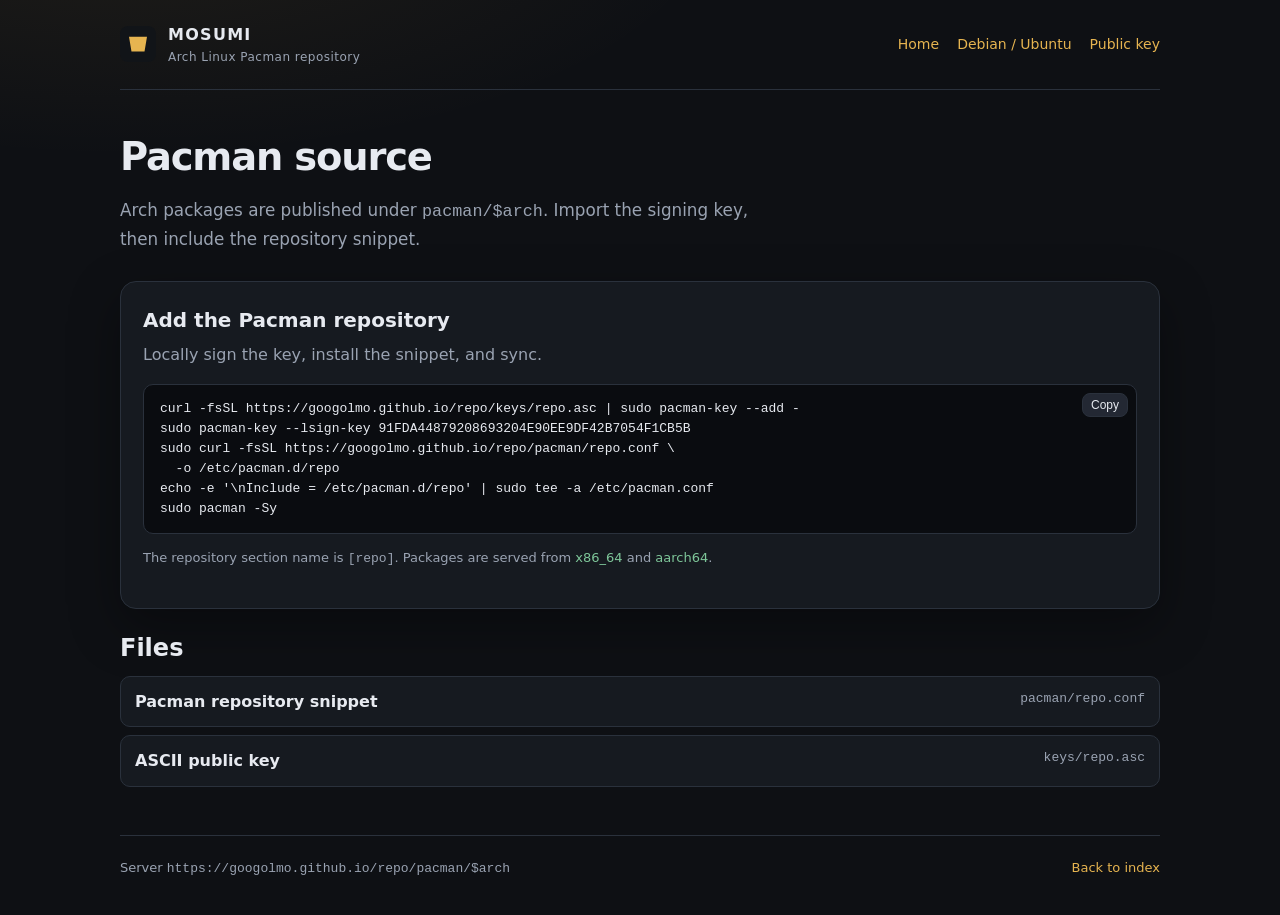
==== pacman/index.html @ 22315623 "init project" ====
<!DOCTYPE html>
<html lang="en">
<head>
  <meta charset="utf-8">
  <meta name="viewport" content="width=device-width, initial-scale=1">
  <title>Pacman · MOSUMI repository</title>
  <link rel="icon" href="../assets/favicon.svg" type="image/svg+xml">
  <link rel="stylesheet" href="../assets/style.css">
</head>
<body>
  <div class="wrap">
    <header>
      <a class="brand" href="../">
        <svg viewBox="0 0 32 32" aria-hidden="true">
          <rect width="32" height="32" rx="7" fill="#111418"/>
          <path fill="#e6b450" d="M8 9.5h16l-2.2 13.2H10.2L8 9.5zm3.1 3.2h9.8l-.3 1.8H11.5l-.4-1.8zm.6 3.6h8.6l-.9 5.4h-6.8l-.9-5.4z"/>
        </svg>
        <span>
          <span class="brand-name">MOSUMI</span>
          <span class="brand-sub">Arch Linux Pacman repository</span>
        </span>
      </a>
      <nav>
        <a href="../">Home</a>
        <a href="../ubuntu/">Debian / Ubuntu</a>
        <a href="../keys/repo.asc">Public key</a>
      </nav>
    </header>

    <h1>Pacman source</h1>
    <p class="lede">
      Arch packages are published under <code>pacman/$arch</code>.
      Import the signing key, then include the repository snippet.
    </p>

    <section class="card">
      <h2>Add the Pacman repository</h2>
      <p>Locally sign the key, install the snippet, and sync.</p>
      <pre data-copy><code>curl -fsSL https://googolmo.github.io/repo/keys/repo.asc | sudo pacman-key --add -
sudo pacman-key --lsign-key 91FDA44879208693204E90EE9DF42B7054F1CB5B
sudo curl -fsSL https://googolmo.github.io/repo/pacman/repo.conf \
  -o /etc/pacman.d/repo
echo -e '\nInclude = /etc/pacman.d/repo' | sudo tee -a /etc/pacman.conf
sudo pacman -Sy</code></pre>
      <p class="note">
        The repository section name is <code>[repo]</code>.
        Packages are served from
        <a href="x86_64/">x86_64</a> and
        <a href="aarch64/">aarch64</a>.
      </p>
    </section>

    <section class="section">
      <h2>Files</h2>
      <div class="files">
        <a href="repo.conf"><strong>Pacman repository snippet</strong><span>pacman/repo.conf</span></a>
        <a href="../keys/repo.asc"><strong>ASCII public key</strong><span>keys/repo.asc</span></a>
      </div>
    </section>

    <footer>
      <span>Server <code>https://googolmo.github.io/repo/pacman/$arch</code></span>
      <a href="../">Back to index</a>
    </footer>
  </div>
  <script src="../assets/site.js"></script>
</body>
</html>
---- assets/style.css ----
:root {
  --bg: #0e1014;
  --bg-raised: #161a20;
  --bg-code: #0a0c10;
  --border: #2a313c;
  --text: #e7eaf0;
  --muted: #9aa3b2;
  --accent: #e6b450;
  --accent-dim: #c4922e;
  --link: #e6b450;
  --ok: #7ec699;
  --shadow: 0 18px 50px rgba(0, 0, 0, 0.35);
  --mono: ui-monospace, "SF Mono", "Cascadia Code", Menlo, Consolas, monospace;
  --sans: "Segoe UI", system-ui, -apple-system, sans-serif;
  --radius: 12px;
}

* {
  box-sizing: border-box;
}

html,
body {
  margin: 0;
  padding: 0;
}

body {
  font-family: var(--sans);
  background:
    radial-gradient(1200px 500px at 10% -10%, rgba(230, 180, 80, 0.08), transparent 50%),
    var(--bg);
  color: var(--text);
  line-height: 1.6;
  min-height: 100vh;
}

a {
  color: var(--link);
  text-decoration: none;
}

a:hover {
  text-decoration: underline;
}

.wrap {
  width: min(1040px, calc(100% - 32px));
  margin: 0 auto;
}

header {
  display: flex;
  align-items: center;
  justify-content: space-between;
  gap: 16px;
  padding: 22px 0;
  border-bottom: 1px solid var(--border);
}

.brand {
  display: flex;
  align-items: center;
  gap: 12px;
  color: var(--text);
  text-decoration: none;
}

.brand:hover {
  text-decoration: none;
}

.brand svg {
  width: 36px;
  height: 36px;
}

.brand-name {
  font-weight: 700;
  letter-spacing: 0.08em;
}

.brand-sub {
  display: block;
  color: var(--muted);
  font-size: 12px;
  letter-spacing: 0.04em;
  font-weight: 500;
}

nav {
  display: flex;
  gap: 18px;
  font-size: 14px;
}

h1 {
  font-size: clamp(1.8rem, 3vw, 2.4rem);
  letter-spacing: -0.03em;
  margin: 36px 0 10px;
}

.lede {
  color: var(--muted);
  font-size: 1.05rem;
  max-width: 62ch;
  margin: 0 0 28px;
}

.meta {
  display: grid;
  grid-template-columns: repeat(auto-fit, minmax(220px, 1fr));
  gap: 12px;
  margin-bottom: 32px;
}

.meta article {
  background: var(--bg-raised);
  border: 1px solid var(--border);
  border-radius: var(--radius);
  padding: 14px 16px;
}

.meta dt {
  color: var(--muted);
  font-size: 12px;
  text-transform: uppercase;
  letter-spacing: 0.08em;
}

.meta dd {
  margin: 4px 0 0;
  font-family: var(--mono);
  font-size: 13px;
  word-break: break-all;
}

.grid {
  display: grid;
  grid-template-columns: 1fr 1fr;
  gap: 18px;
  margin-bottom: 40px;
}

.card {
  background: var(--bg-raised);
  border: 1px solid var(--border);
  border-radius: 16px;
  padding: 22px;
  box-shadow: var(--shadow);
}

.card h2 {
  margin: 0 0 6px;
  font-size: 1.25rem;
}

.card p {
  margin: 0 0 16px;
  color: var(--muted);
}

.steps {
  margin: 0 0 16px;
  padding-left: 18px;
  color: var(--muted);
}

.steps code {
  color: var(--text);
}

pre {
  position: relative;
  background: var(--bg-code);
  border: 1px solid var(--border);
  border-radius: 10px;
  padding: 14px 16px;
  overflow-x: auto;
  font-family: var(--mono);
  font-size: 13px;
  line-height: 1.55;
  margin: 0 0 14px;
}

pre code {
  white-space: pre;
}

.copy {
  position: absolute;
  top: 8px;
  right: 8px;
  background: #232833;
  color: var(--text);
  border: 1px solid var(--border);
  border-radius: 8px;
  padding: 4px 8px;
  font-size: 12px;
  cursor: pointer;
}

.copy:hover,
.copy.copied {
  border-color: var(--accent);
  color: var(--accent);
}

.note {
  font-size: 13px;
  color: var(--muted);
  margin: 0;
}

.note a {
  color: var(--ok);
}

.section {
  margin: 8px 0 48px;
}

.section h2 {
  margin-bottom: 8px;
}

.files {
  display: grid;
  gap: 8px;
}

.files a {
  display: flex;
  justify-content: space-between;
  gap: 12px;
  background: var(--bg-raised);
  border: 1px solid var(--border);
  border-radius: 10px;
  padding: 12px 14px;
  color: var(--text);
}

.files a:hover {
  text-decoration: none;
  border-color: var(--accent-dim);
}

.files span {
  color: var(--muted);
  font-family: var(--mono);
  font-size: 13px;
}

footer {
  border-top: 1px solid var(--border);
  padding: 22px 0 40px;
  color: var(--muted);
  font-size: 13px;
  display: flex;
  justify-content: space-between;
  gap: 12px;
  flex-wrap: wrap;
}

.hero-404 {
  min-height: 60vh;
  display: grid;
  align-content: center;
  padding: 48px 0;
}

.hero-404 p {
  color: var(--muted);
  max-width: 46ch;
}

.btn {
  display: inline-block;
  margin-top: 18px;
  background: var(--accent);
  color: #1a1408;
  font-weight: 700;
  border-radius: 999px;
  padding: 10px 16px;
}

.btn:hover {
  text-decoration: none;
  background: #f0c56a;
}

@media (max-width: 800px) {
  .grid {
    grid-template-columns: 1fr;
  }

  nav {
    display: none;
  }
}
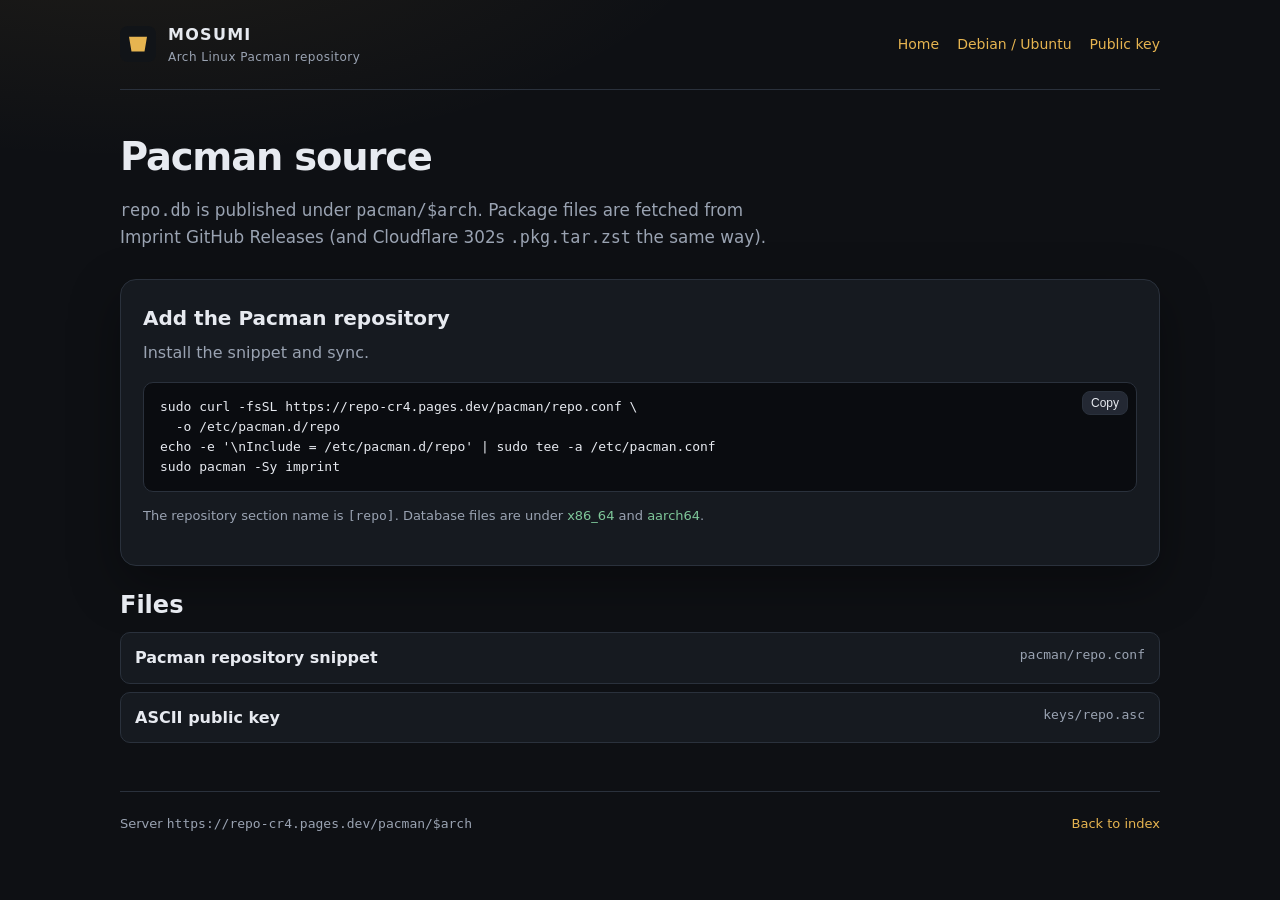
==== commit 5384d268: "update index script" ====
--- a/pacman/index.html
+++ b/pacman/index.html
@@ -29,22 +29,21 @@
 
     <h1>Pacman source</h1>
     <p class="lede">
-      Arch packages are published under <code>pacman/$arch</code>.
-      Import the signing key, then include the repository snippet.
+      <code>repo.db</code> is published under <code>pacman/$arch</code>.
+      Package files are fetched from Imprint GitHub Releases (and Cloudflare
+      302s <code>.pkg.tar.zst</code> the same way).
     </p>
 
     <section class="card">
       <h2>Add the Pacman repository</h2>
-      <p>Locally sign the key, install the snippet, and sync.</p>
-      <pre data-copy><code>curl -fsSL https://googolmo.github.io/repo/keys/repo.asc | sudo pacman-key --add -
-sudo pacman-key --lsign-key 91FDA44879208693204E90EE9DF42B7054F1CB5B
-sudo curl -fsSL https://googolmo.github.io/repo/pacman/repo.conf \
+      <p>Install the snippet and sync.</p>
+      <pre data-copy><code>sudo curl -fsSL https://repo-cr4.pages.dev/pacman/repo.conf \
   -o /etc/pacman.d/repo
 echo -e '\nInclude = /etc/pacman.d/repo' | sudo tee -a /etc/pacman.conf
-sudo pacman -Sy</code></pre>
+sudo pacman -Sy imprint</code></pre>
       <p class="note">
         The repository section name is <code>[repo]</code>.
-        Packages are served from
+        Database files are under
         <a href="x86_64/">x86_64</a> and
         <a href="aarch64/">aarch64</a>.
       </p>
@@ -59,7 +58,7 @@
     </section>
 
     <footer>
-      <span>Server <code>https://googolmo.github.io/repo/pacman/$arch</code></span>
+      <span>Server <code>https://repo-cr4.pages.dev/pacman/$arch</code></span>
       <a href="../">Back to index</a>
     </footer>
   </div>
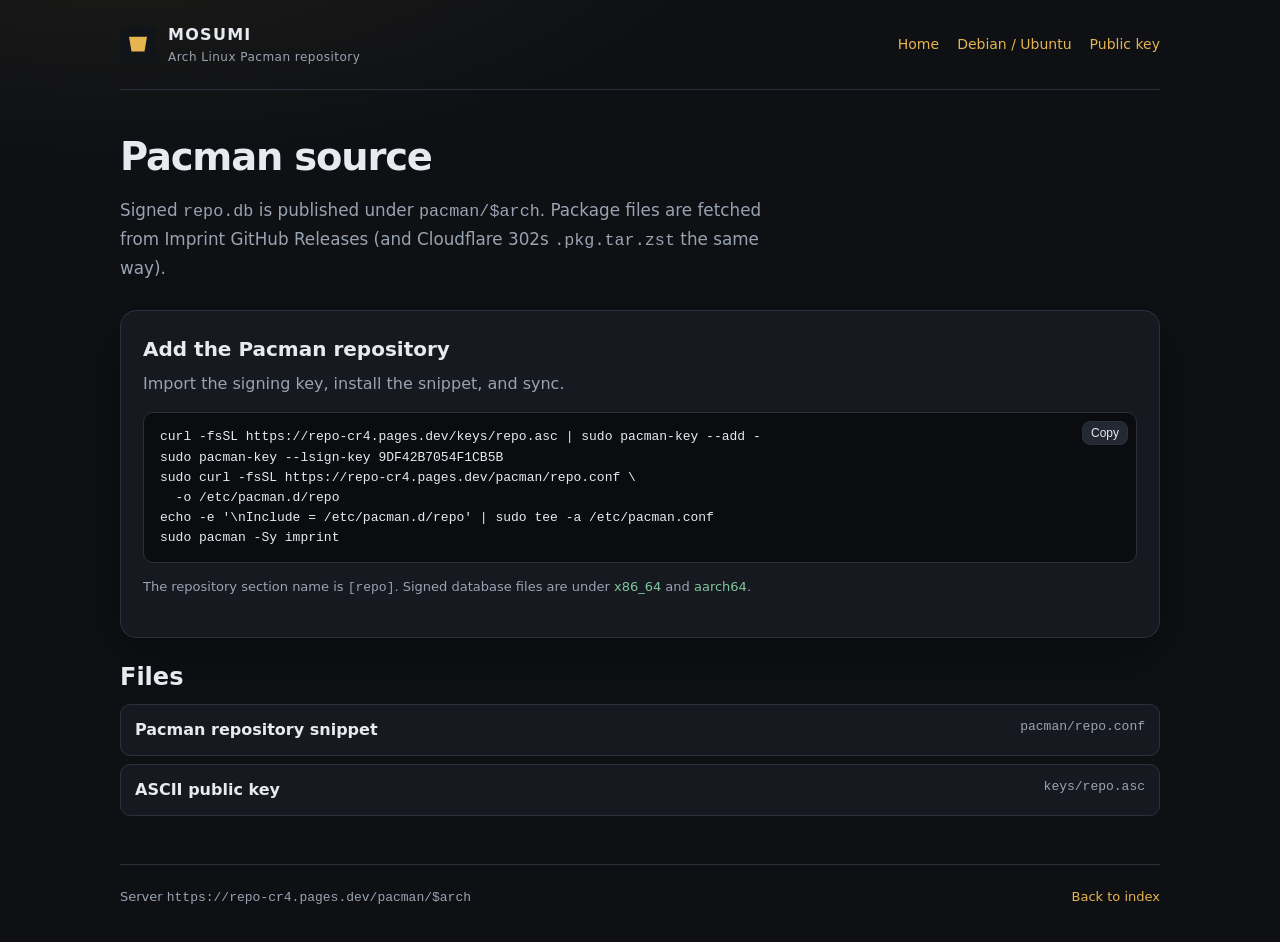
==== commit 894598ed: "update update-index.py and workflows" ====
--- a/pacman/index.html
+++ b/pacman/index.html
@@ -29,21 +29,23 @@
 
     <h1>Pacman source</h1>
     <p class="lede">
-      <code>repo.db</code> is published under <code>pacman/$arch</code>.
+      Signed <code>repo.db</code> is published under <code>pacman/$arch</code>.
       Package files are fetched from Imprint GitHub Releases (and Cloudflare
       302s <code>.pkg.tar.zst</code> the same way).
     </p>
 
     <section class="card">
       <h2>Add the Pacman repository</h2>
-      <p>Install the snippet and sync.</p>
-      <pre data-copy><code>sudo curl -fsSL https://repo-cr4.pages.dev/pacman/repo.conf \
+      <p>Import the signing key, install the snippet, and sync.</p>
+      <pre data-copy><code>curl -fsSL https://repo-cr4.pages.dev/keys/repo.asc | sudo pacman-key --add -
+sudo pacman-key --lsign-key 9DF42B7054F1CB5B
+sudo curl -fsSL https://repo-cr4.pages.dev/pacman/repo.conf \
   -o /etc/pacman.d/repo
 echo -e '\nInclude = /etc/pacman.d/repo' | sudo tee -a /etc/pacman.conf
 sudo pacman -Sy imprint</code></pre>
       <p class="note">
         The repository section name is <code>[repo]</code>.
-        Database files are under
+        Signed database files are under
         <a href="x86_64/">x86_64</a> and
         <a href="aarch64/">aarch64</a>.
       </p>
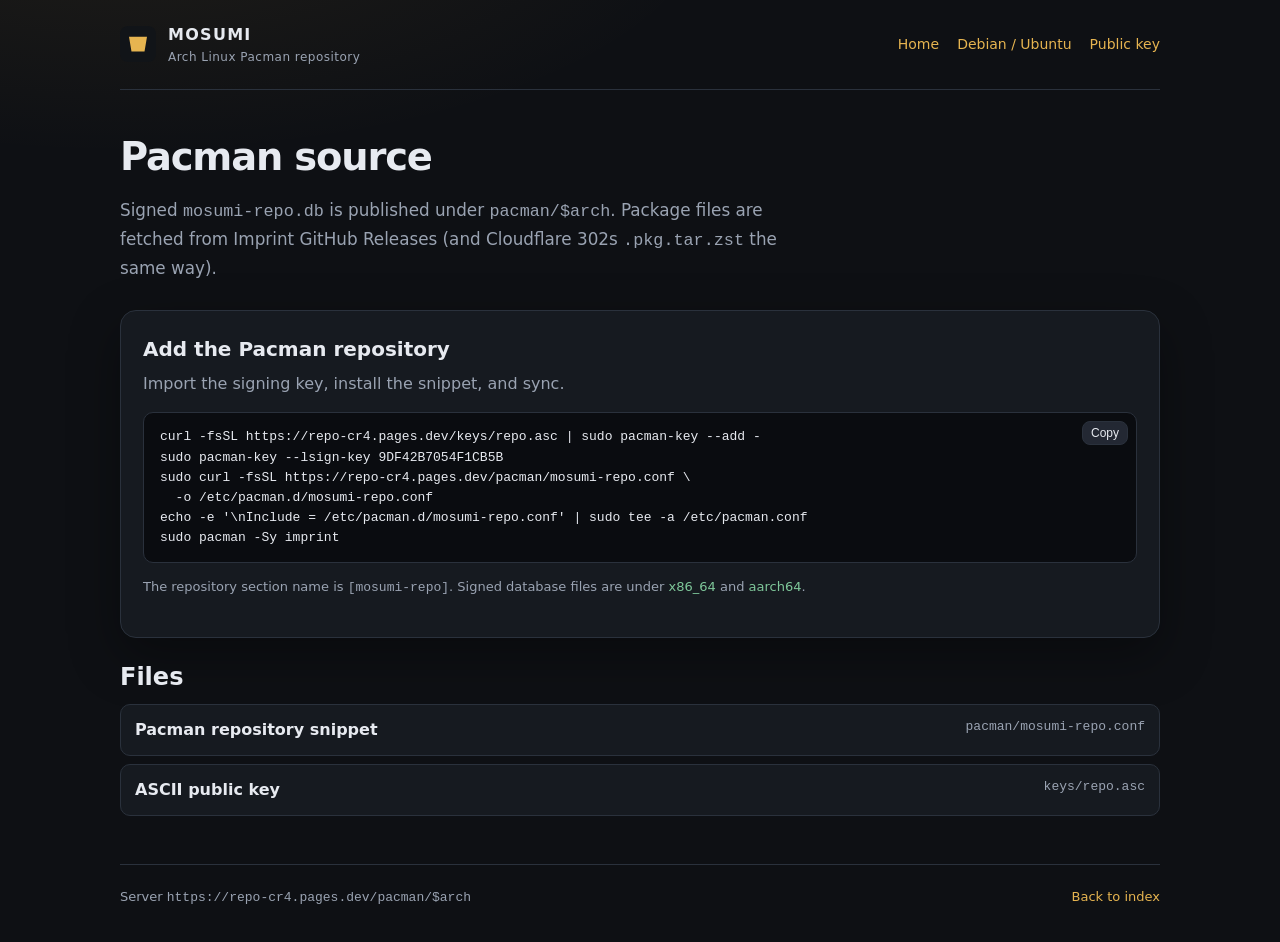
==== commit 09993a41: "update name" ====
--- a/pacman/index.html
+++ b/pacman/index.html
@@ -29,7 +29,7 @@
 
     <h1>Pacman source</h1>
     <p class="lede">
-      Signed <code>repo.db</code> is published under <code>pacman/$arch</code>.
+      Signed <code>mosumi-repo.db</code> is published under <code>pacman/$arch</code>.
       Package files are fetched from Imprint GitHub Releases (and Cloudflare
       302s <code>.pkg.tar.zst</code> the same way).
     </p>
@@ -39,12 +39,12 @@
       <p>Import the signing key, install the snippet, and sync.</p>
       <pre data-copy><code>curl -fsSL https://repo-cr4.pages.dev/keys/repo.asc | sudo pacman-key --add -
 sudo pacman-key --lsign-key 9DF42B7054F1CB5B
-sudo curl -fsSL https://repo-cr4.pages.dev/pacman/repo.conf \
-  -o /etc/pacman.d/repo
-echo -e '\nInclude = /etc/pacman.d/repo' | sudo tee -a /etc/pacman.conf
+sudo curl -fsSL https://repo-cr4.pages.dev/pacman/mosumi-repo.conf \
+  -o /etc/pacman.d/mosumi-repo.conf
+echo -e '\nInclude = /etc/pacman.d/mosumi-repo.conf' | sudo tee -a /etc/pacman.conf
 sudo pacman -Sy imprint</code></pre>
       <p class="note">
-        The repository section name is <code>[repo]</code>.
+        The repository section name is <code>[mosumi-repo]</code>.
         Signed database files are under
         <a href="x86_64/">x86_64</a> and
         <a href="aarch64/">aarch64</a>.
@@ -54,7 +54,7 @@
     <section class="section">
       <h2>Files</h2>
       <div class="files">
-        <a href="repo.conf"><strong>Pacman repository snippet</strong><span>pacman/repo.conf</span></a>
+        <a href="mosumi-repo.conf"><strong>Pacman repository snippet</strong><span>pacman/mosumi-repo.conf</span></a>
         <a href="../keys/repo.asc"><strong>ASCII public key</strong><span>keys/repo.asc</span></a>
       </div>
     </section>
